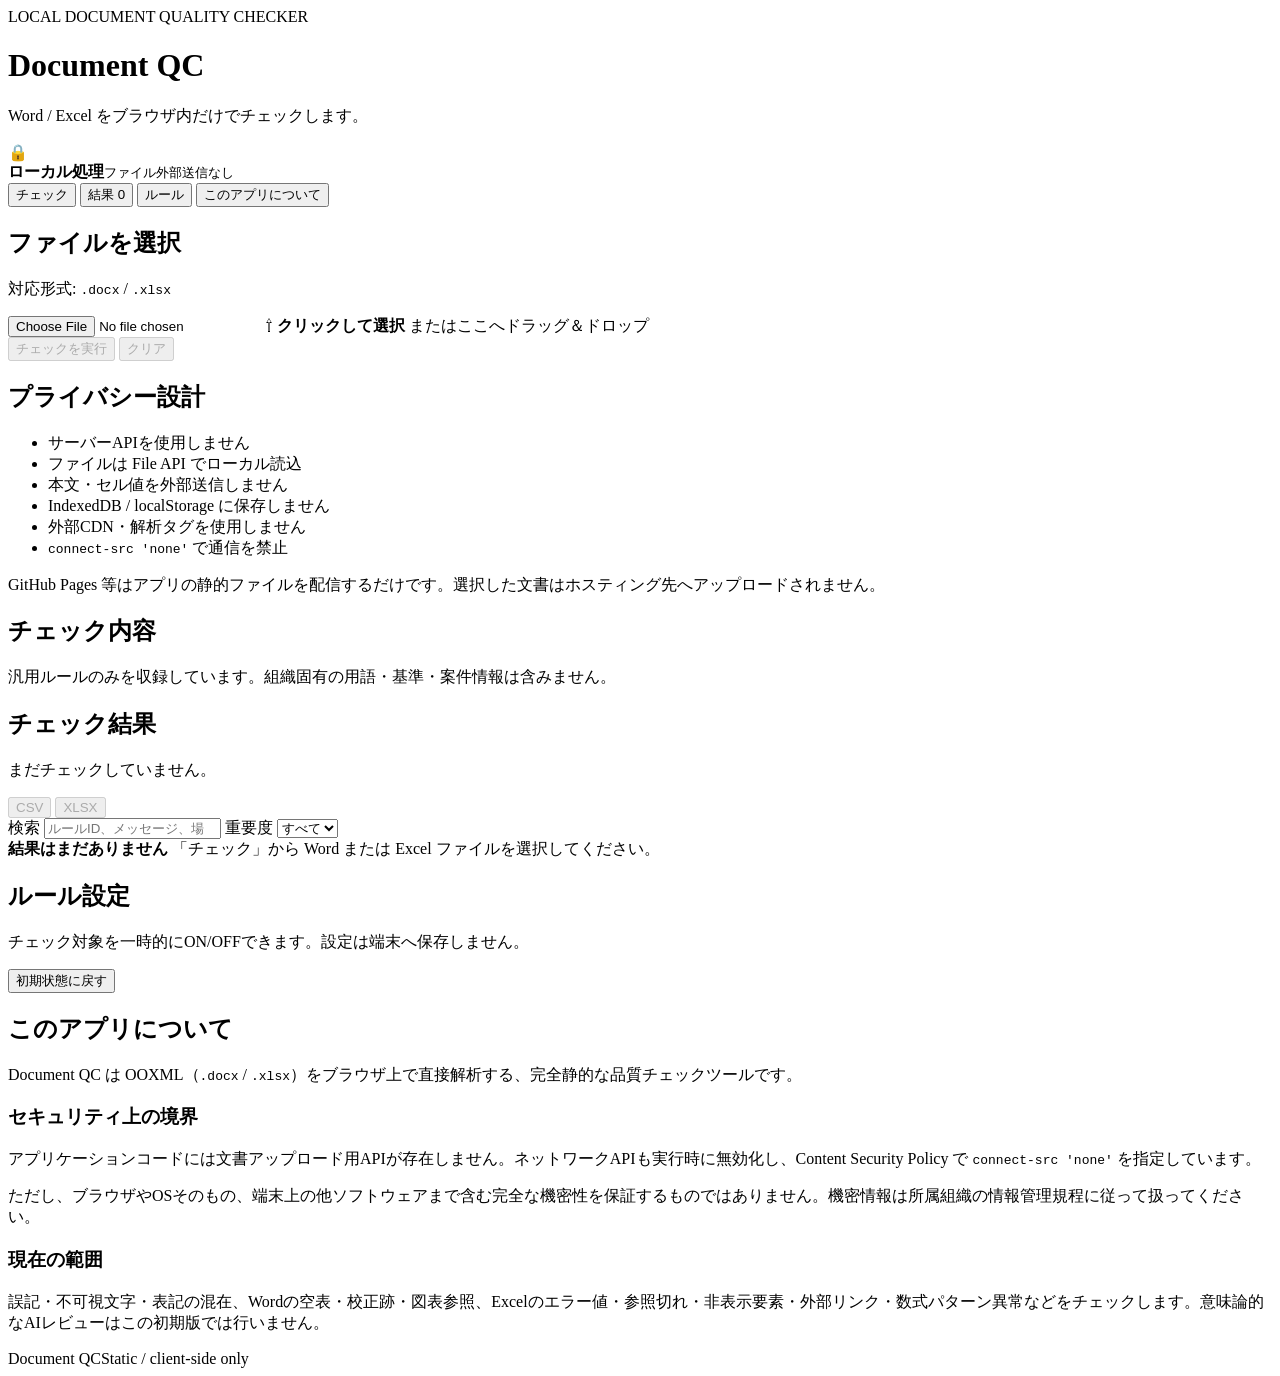
==== index.html @ 32e1b690 "Add static app shell" ====
<!doctype html>
<html lang="ja">
<head>
  <meta charset="utf-8">
  <meta name="viewport" content="width=device-width,initial-scale=1">
  <meta name="color-scheme" content="light">
  <meta http-equiv="Content-Security-Policy" content="default-src 'none'; script-src 'self'; style-src 'self'; connect-src 'none'; img-src data: blob:; font-src 'none'; object-src 'none'; base-uri 'none'; form-action 'none'; frame-src 'none'; media-src 'none'; worker-src 'none'">
  <title>Document QC</title>
  <link rel="stylesheet" href="./styles.css">
</head>
<body>
  <header class="site-header">
    <div>
      <div class="eyebrow">LOCAL DOCUMENT QUALITY CHECKER</div>
      <h1>Document QC</h1>
      <p class="subtitle">Word / Excel をブラウザ内だけでチェックします。</p>
    </div>
    <div class="privacy-badge" title="CSP と実行時ガードでアプリからのネットワーク送信を禁止しています。">
      <span aria-hidden="true">🔒</span>
      <div><strong>ローカル処理</strong><small>ファイル外部送信なし</small></div>
    </div>
  </header>

  <nav class="tabs" aria-label="メインナビゲーション">
    <button class="tab is-active" data-view="check">チェック</button>
    <button class="tab" data-view="results">結果 <span id="resultCountBadge" class="count-badge">0</span></button>
    <button class="tab" data-view="rules">ルール</button>
    <button class="tab" data-view="about">このアプリについて</button>
  </nav>

  <main>
    <section id="view-check" class="view is-active">
      <div class="hero-grid">
        <section class="card upload-card">
          <h2>ファイルを選択</h2>
          <p>対応形式: <code>.docx</code> / <code>.xlsx</code></p>
          <label id="dropZone" class="drop-zone">
            <input id="fileInput" type="file" accept=".docx,.xlsx,application/vnd.openxmlformats-officedocument.wordprocessingml.document,application/vnd.openxmlformats-officedocument.spreadsheetml.sheet">
            <span class="drop-icon" aria-hidden="true">⇧</span>
            <strong>クリックして選択</strong>
            <span>またはここへドラッグ＆ドロップ</span>
          </label>
          <div id="selectedFile" class="selected-file" hidden></div>
          <div class="actions">
            <button id="checkButton" class="button primary" disabled>チェックを実行</button>
            <button id="clearButton" class="button" disabled>クリア</button>
          </div>
          <div id="progress" class="progress" hidden>
            <div class="progress-bar"><span id="progressBar"></span></div>
            <p id="progressText">準備中...</p>
          </div>
          <div id="errorBox" class="alert error" hidden></div>
        </section>

        <aside class="card privacy-card">
          <h2>プライバシー設計</h2>
          <ul class="check-list">
            <li>サーバーAPIを使用しません</li>
            <li>ファイルは File API でローカル読込</li>
            <li>本文・セル値を外部送信しません</li>
            <li>IndexedDB / localStorage に保存しません</li>
            <li>外部CDN・解析タグを使用しません</li>
            <li><code>connect-src 'none'</code> で通信を禁止</li>
          </ul>
          <p class="muted">GitHub Pages 等はアプリの静的ファイルを配信するだけです。選択した文書はホスティング先へアップロードされません。</p>
        </aside>
      </div>

      <section class="card summary-card">
        <div>
          <h2>チェック内容</h2>
          <p>汎用ルールのみを収録しています。組織固有の用語・基準・案件情報は含みません。</p>
        </div>
        <div id="ruleSummary" class="stat-row"></div>
      </section>
    </section>

    <section id="view-results" class="view">
      <div class="section-heading">
        <div>
          <h2>チェック結果</h2>
          <p id="resultMeta" class="muted">まだチェックしていません。</p>
        </div>
        <div class="actions">
          <button id="exportCsv" class="button" disabled>CSV</button>
          <button id="exportXlsx" class="button" disabled>XLSX</button>
        </div>
      </div>

      <div class="filters card compact">
        <label>検索 <input id="resultSearch" type="search" placeholder="ルールID、メッセージ、場所など"></label>
        <label>重要度
          <select id="severityFilter">
            <option value="all">すべて</option>
            <option value="error">要修正</option>
            <option value="confirm">確認</option>
            <option value="info">参考</option>
          </select>
        </label>
      </div>

      <div id="emptyResults" class="empty-state card">
        <strong>結果はまだありません</strong>
        <span>「チェック」から Word または Excel ファイルを選択してください。</span>
      </div>

      <div id="resultsWrap" class="table-wrap" hidden>
        <table class="results-table">
          <thead><tr><th>ルール</th><th>重要度</th><th>場所</th><th>該当</th><th>検出内容</th><th>修正候補</th></tr></thead>
          <tbody id="resultsBody"></tbody>
        </table>
      </div>
    </section>

    <section id="view-rules" class="view">
      <div class="section-heading">
        <div>
          <h2>ルール設定</h2>
          <p class="muted">チェック対象を一時的にON/OFFできます。設定は端末へ保存しません。</p>
        </div>
        <button id="resetRules" class="button">初期状態に戻す</button>
      </div>
      <div id="rulesList" class="rules-list"></div>
    </section>

    <section id="view-about" class="view">
      <article class="card prose">
        <h2>このアプリについて</h2>
        <p>Document QC は OOXML（<code>.docx</code> / <code>.xlsx</code>）をブラウザ上で直接解析する、完全静的な品質チェックツールです。</p>
        <h3>セキュリティ上の境界</h3>
        <p>アプリケーションコードには文書アップロード用APIが存在しません。ネットワークAPIも実行時に無効化し、Content Security Policy で <code>connect-src 'none'</code> を指定しています。</p>
        <p>ただし、ブラウザやOSそのもの、端末上の他ソフトウェアまで含む完全な機密性を保証するものではありません。機密情報は所属組織の情報管理規程に従って扱ってください。</p>
        <h3>現在の範囲</h3>
        <p>誤記・不可視文字・表記の混在、Wordの空表・校正跡・図表参照、Excelのエラー値・参照切れ・非表示要素・外部リンク・数式パターン異常などをチェックします。意味論的なAIレビューはこの初期版では行いません。</p>
      </article>
    </section>
  </main>

  <footer>
    <span>Document QC</span><span>Static / client-side only</span>
  </footer>

  <script src="./src/network-lock.js"></script>
  <script type="module" src="./src/app.js"></script>
</body>
</html>
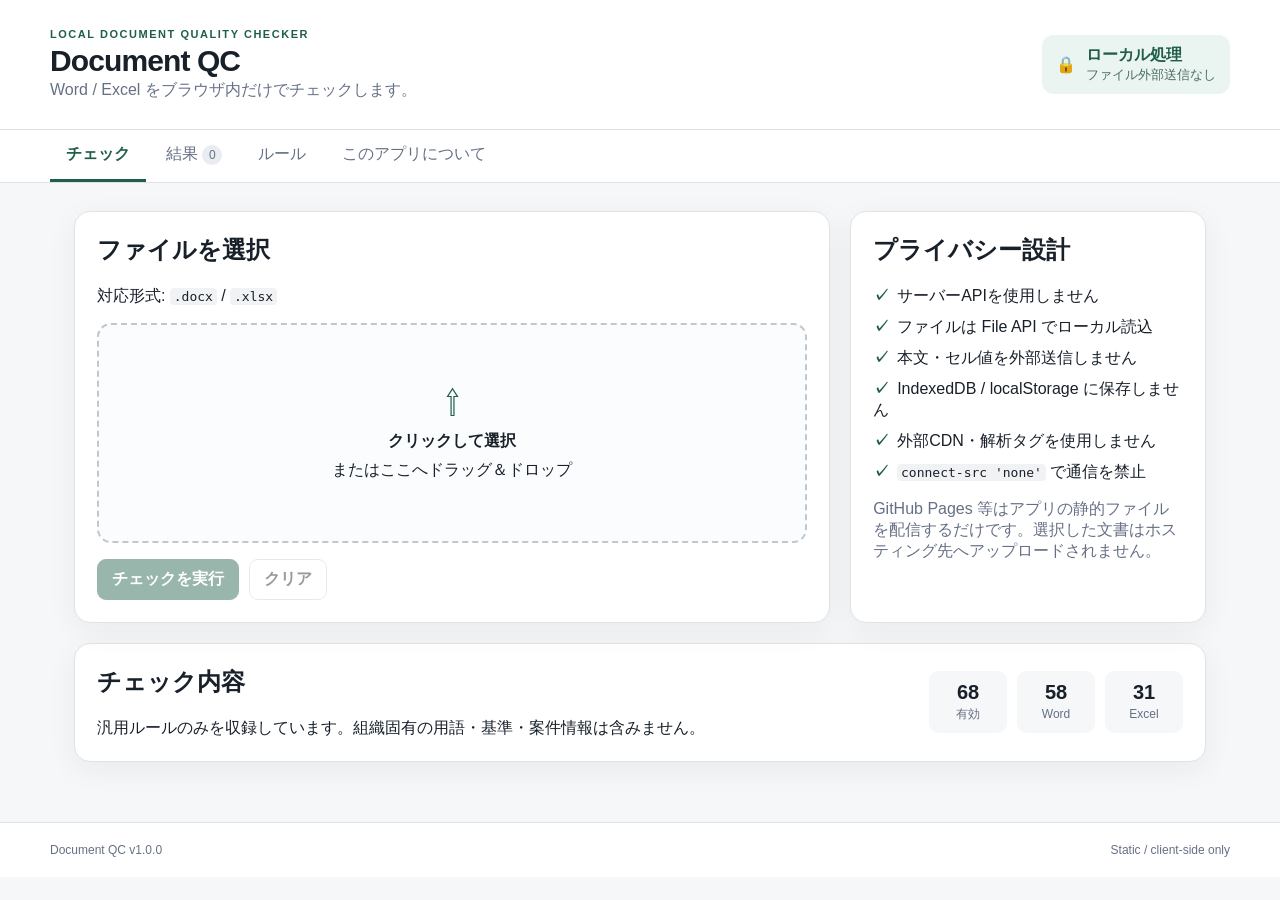
==== commit 9ebf978d: "Mark app as v1.0.0" ====
--- a/index.html
+++ b/index.html
@@ -126,18 +126,18 @@
     <section id="view-about" class="view">
       <article class="card prose">
         <h2>このアプリについて</h2>
-        <p>Document QC は OOXML（<code>.docx</code> / <code>.xlsx</code>）をブラウザ上で直接解析する、完全静的な品質チェックツールです。</p>
+        <p>Document QC v1.0.0 は OOXML（<code>.docx</code> / <code>.xlsx</code>）をブラウザ上で直接解析する、完全静的な品質チェックツールです。</p>
         <h3>セキュリティ上の境界</h3>
         <p>アプリケーションコードには文書アップロード用APIが存在しません。ネットワークAPIも実行時に無効化し、Content Security Policy で <code>connect-src 'none'</code> を指定しています。</p>
         <p>ただし、ブラウザやOSそのもの、端末上の他ソフトウェアまで含む完全な機密性を保証するものではありません。機密情報は所属組織の情報管理規程に従って扱ってください。</p>
         <h3>現在の範囲</h3>
-        <p>誤記・不可視文字・表記の混在、Wordの空表・校正跡・図表参照、Excelのエラー値・参照切れ・非表示要素・外部リンク・数式パターン異常などをチェックします。意味論的なAIレビューはこの初期版では行いません。</p>
+        <p>誤記・不可視文字・表記の混在、Wordの空表・校正跡・図表参照、Excelのエラー値・参照切れ・非表示要素・外部リンク・数式パターン異常などをチェックします。意味論的なAIレビューはv1では行いません。</p>
       </article>
     </section>
   </main>
 
   <footer>
-    <span>Document QC</span><span>Static / client-side only</span>
+    <span>Document QC v1.0.0</span><span>Static / client-side only</span>
   </footer>
 
   <script src="./src/network-lock.js"></script>
--- a/styles.css
+++ b/styles.css
@@ -0,0 +1,101 @@
+:root {
+  --bg: #f6f7f9;
+  --card: #ffffff;
+  --text: #18202a;
+  --muted: #667085;
+  --line: #dfe3e8;
+  --accent: #1f5f4a;
+  --accent-soft: #eaf4f0;
+  --danger: #9b2c2c;
+  --danger-soft: #fff0f0;
+  --warn: #8a5a00;
+  --warn-soft: #fff7e6;
+  --info: #315f8c;
+  --info-soft: #eef5fb;
+  --shadow: 0 8px 30px rgba(20, 30, 40, .06);
+  font-family: -apple-system, BlinkMacSystemFont, "Segoe UI", "Yu Gothic UI", "Meiryo", sans-serif;
+}
+* { box-sizing: border-box; }
+[hidden] { display: none !important; }
+body { margin: 0; background: var(--bg); color: var(--text); }
+button, input, select { font: inherit; }
+button { cursor: pointer; }
+code { background: #f0f2f4; padding: .1em .3em; border-radius: 4px; }
+.site-header { display: flex; align-items: center; justify-content: space-between; gap: 2rem; padding: 28px max(24px, calc((100vw - 1180px)/2)); background: #fff; border-bottom: 1px solid var(--line); }
+.eyebrow { font-size: 11px; letter-spacing: .14em; color: var(--accent); font-weight: 800; }
+h1 { margin: 4px 0 2px; font-size: 30px; letter-spacing: -.03em; }
+.subtitle, .muted { color: var(--muted); }
+.subtitle { margin: 0; }
+.privacy-badge { display: flex; gap: 10px; align-items: center; background: var(--accent-soft); color: var(--accent); padding: 10px 14px; border-radius: 12px; }
+.privacy-badge small { display: block; color: #4d6f63; }
+.tabs { display: flex; gap: 4px; padding: 0 max(24px, calc((100vw - 1180px)/2)); background: #fff; border-bottom: 1px solid var(--line); overflow-x: auto; }
+.tab { border: 0; background: transparent; padding: 14px 16px; color: var(--muted); border-bottom: 3px solid transparent; white-space: nowrap; }
+.tab.is-active { color: var(--accent); border-bottom-color: var(--accent); font-weight: 700; }
+.count-badge { display: inline-flex; min-width: 20px; height: 20px; padding: 0 6px; border-radius: 99px; align-items: center; justify-content: center; background: #e9edf1; font-size: 12px; }
+main { max-width: 1180px; margin: 0 auto; padding: 28px 24px 60px; }
+.view { display: none; }
+.view.is-active { display: block; }
+.hero-grid { display: grid; grid-template-columns: minmax(0, 1.7fr) minmax(280px, .8fr); gap: 20px; }
+.card { background: var(--card); border: 1px solid var(--line); border-radius: 16px; padding: 22px; box-shadow: var(--shadow); }
+.card.compact { padding: 14px 16px; }
+.card h2 { margin-top: 0; }
+.drop-zone { min-height: 220px; border: 2px dashed #bfc8cf; border-radius: 14px; display: flex; flex-direction: column; align-items: center; justify-content: center; gap: 8px; text-align: center; transition: .15s ease; background: #fbfcfd; }
+.drop-zone:hover, .drop-zone.is-dragover { border-color: var(--accent); background: var(--accent-soft); }
+.drop-zone input { position: absolute; width: 1px; height: 1px; opacity: 0; pointer-events: none; }
+.drop-icon { font-size: 34px; color: var(--accent); }
+.selected-file { margin-top: 14px; padding: 12px 14px; background: #f4f6f7; border-radius: 10px; word-break: break-all; }
+.actions { display: flex; gap: 10px; flex-wrap: wrap; margin-top: 16px; }
+.button { border: 1px solid #c9d0d6; background: #fff; color: var(--text); border-radius: 9px; padding: 9px 14px; font-weight: 650; }
+.button:hover:not(:disabled) { border-color: #8f9aa4; }
+.button.primary { background: var(--accent); color: #fff; border-color: var(--accent); }
+.button:disabled { opacity: .45; cursor: not-allowed; }
+.check-list { list-style: none; padding: 0; margin: 0; display: grid; gap: 10px; }
+.check-list li::before { content: "✓"; color: var(--accent); font-weight: 800; margin-right: 8px; }
+.summary-card { display: flex; justify-content: space-between; gap: 20px; align-items: center; margin-top: 20px; }
+.summary-card p { margin-bottom: 0; }
+.stat-row { display: flex; gap: 10px; flex-wrap: wrap; justify-content: flex-end; }
+.stat { min-width: 78px; background: #f5f7f8; border-radius: 10px; padding: 10px; text-align: center; }
+.stat strong { display: block; font-size: 20px; }
+.stat span { color: var(--muted); font-size: 12px; }
+.progress { margin-top: 16px; }
+.progress-bar { height: 8px; background: #e8ecef; overflow: hidden; border-radius: 99px; }
+.progress-bar span { display: block; width: 0; height: 100%; background: var(--accent); transition: width .2s ease; }
+.alert { margin-top: 14px; padding: 12px 14px; border-radius: 10px; }
+.alert.error { color: var(--danger); background: var(--danger-soft); border: 1px solid #f3caca; }
+.section-heading { display: flex; justify-content: space-between; gap: 20px; align-items: flex-end; margin-bottom: 16px; }
+.section-heading h2 { margin-bottom: 4px; }
+.filters { display: flex; gap: 16px; align-items: end; margin-bottom: 16px; }
+.filters label { display: grid; gap: 5px; color: var(--muted); font-size: 13px; }
+.filters input, .filters select { min-height: 38px; border: 1px solid #ccd3d9; border-radius: 8px; padding: 7px 10px; color: var(--text); background: #fff; }
+.filters input { width: min(420px, 65vw); }
+.empty-state { display: grid; place-items: center; min-height: 220px; gap: 8px; color: var(--muted); text-align: center; }
+.table-wrap { overflow: auto; background: #fff; border: 1px solid var(--line); border-radius: 14px; box-shadow: var(--shadow); }
+.results-table { border-collapse: collapse; width: 100%; min-width: 980px; font-size: 13px; }
+.results-table th, .results-table td { border-bottom: 1px solid #e8ebee; padding: 11px 12px; vertical-align: top; text-align: left; }
+.results-table th { position: sticky; top: 0; background: #f8f9fa; z-index: 1; color: #4f5964; }
+.results-table td.message { min-width: 320px; }
+.severity { display: inline-flex; border-radius: 999px; padding: 3px 8px; font-size: 12px; font-weight: 800; white-space: nowrap; }
+.severity.error { background: var(--danger-soft); color: var(--danger); }
+.severity.confirm { background: var(--warn-soft); color: var(--warn); }
+.severity.info { background: var(--info-soft); color: var(--info); }
+.rules-list { display: grid; gap: 16px; }
+.rule-group { background: #fff; border: 1px solid var(--line); border-radius: 14px; overflow: hidden; box-shadow: var(--shadow); }
+.rule-group-header { display: flex; align-items: center; justify-content: space-between; gap: 12px; padding: 14px 16px; background: #f8f9fa; border-bottom: 1px solid var(--line); }
+.rule-group-header h3 { margin: 0; }
+.rule-row { display: grid; grid-template-columns: 34px 92px 1fr 88px; gap: 12px; align-items: center; padding: 12px 16px; border-bottom: 1px solid #edf0f2; }
+.rule-row:last-child { border-bottom: 0; }
+.rule-row p { margin: 3px 0 0; color: var(--muted); font-size: 13px; }
+.rule-id { font-family: ui-monospace, SFMono-Regular, Menlo, monospace; font-size: 12px; color: #53606b; }
+.prose { max-width: 820px; }
+.prose h3 { margin-top: 26px; }
+footer { display: flex; justify-content: space-between; padding: 20px max(24px, calc((100vw - 1180px)/2)); border-top: 1px solid var(--line); color: var(--muted); font-size: 12px; background: #fff; }
+@media (max-width: 780px) {
+  .site-header { align-items: flex-start; flex-direction: column; }
+  .hero-grid { grid-template-columns: 1fr; }
+  .summary-card, .section-heading { align-items: stretch; flex-direction: column; }
+  .stat-row { justify-content: flex-start; }
+  .filters { flex-direction: column; align-items: stretch; }
+  .filters input { width: 100%; }
+  .rule-row { grid-template-columns: 34px 80px 1fr; }
+  .rule-row > :last-child { display: none; }
+}
